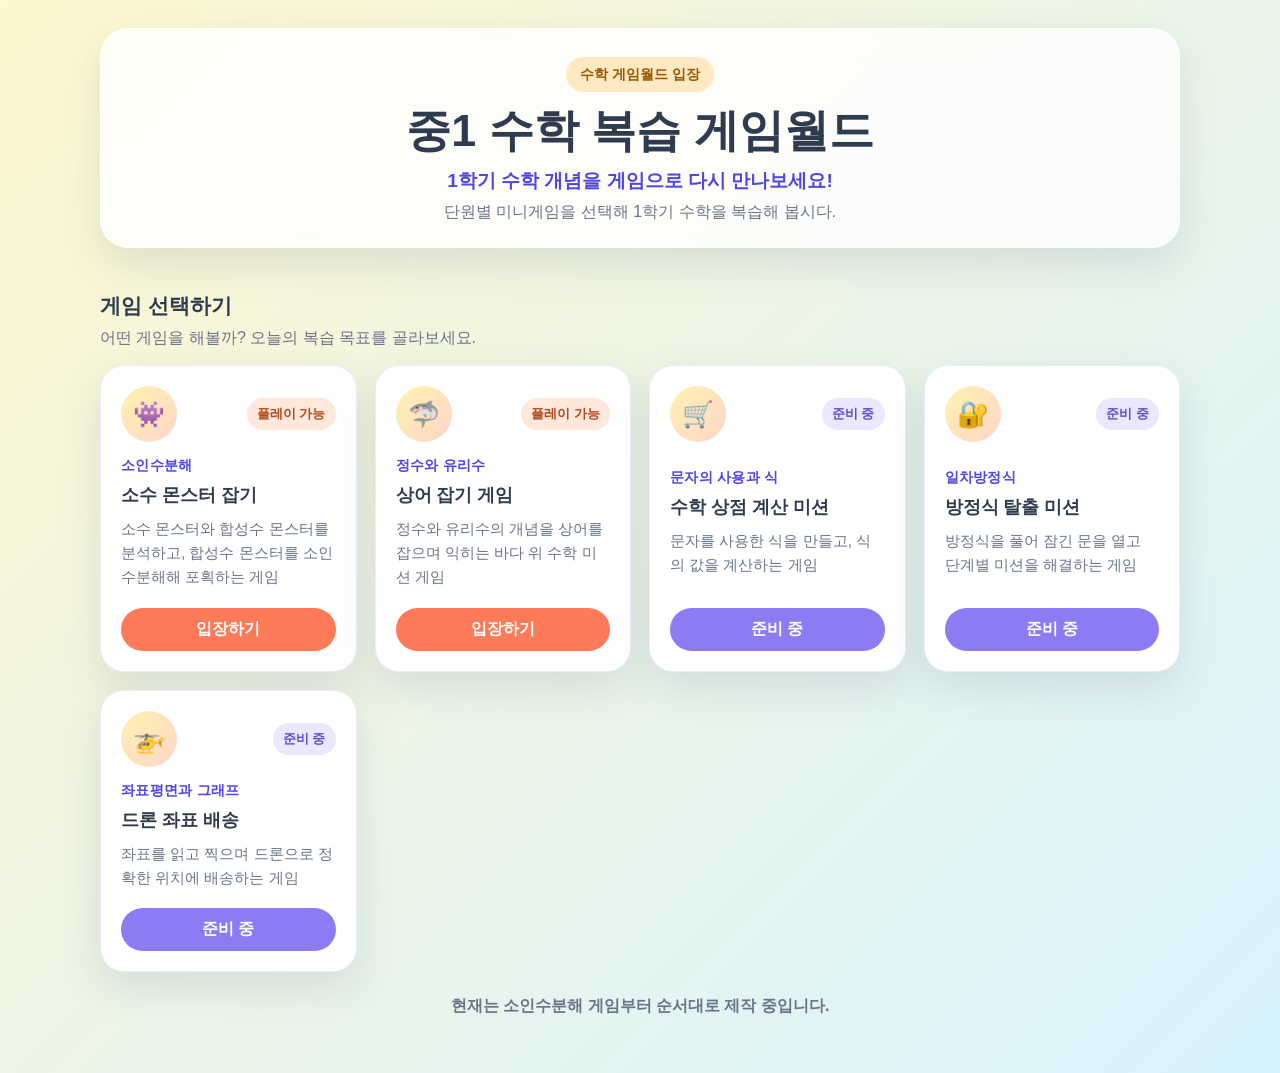
==== index.html @ bb8e22bd "first commit" ====
<!DOCTYPE html>
<html lang="ko">
  <head>
    <meta charset="UTF-8" />
    <meta name="viewport" content="width=device-width, initial-scale=1.0" />
    <title>중1 수학 복습 게임월드</title>
    <link rel="stylesheet" href="style.css" />
  </head>
  <body>
    <div class="app-shell">
      <header class="hero">
        <p class="hero-badge">수학 게임월드 입장</p>
        <h1>중1 수학 복습 게임월드</h1>
        <p class="hero-subtitle">1학기 수학 개념을 게임으로 다시 만나보세요!</p>
        <p class="hero-guide">
          단원별 미니게임을 선택해 1학기 수학을 복습해 봅시다.
        </p>
      </header>

      <main class="content">
        <section class="game-section" aria-labelledby="game-section-title">
          <div class="section-title">
            <h2 id="game-section-title">게임 선택하기</h2>
            <p>어떤 게임을 해볼까? 오늘의 복습 목표를 골라보세요.</p>
          </div>
          <div id="game-list" class="game-grid" aria-live="polite"></div>
        </section>
      </main>

      <footer class="footer-note">
        <p>현재는 소인수분해 게임부터 순서대로 제작 중입니다.</p>
      </footer>
    </div>

    <div id="info-modal" class="modal" aria-hidden="true">
      <div class="modal-card" role="dialog" aria-modal="true" aria-labelledby="modal-title">
        <h3 id="modal-title">알림</h3>
        <p id="modal-message"></p>
        <button id="close-modal" class="modal-button" type="button">닫기</button>
      </div>
    </div>

    <script src="script.js"></script>
  </body>
</html>
---- style.css ----
:root {
  --bg-start: #fff7cf;
  --bg-end: #d8f3ff;
  --card-bg: #ffffff;
  --text-main: #2f3c4f;
  --text-soft: #6b7488;
  --accent: #6c63ff;
  --accent-strong: #4f46e5;
  --playable: #ff7a59;
  --coming-soon: #8b7cf4;
  --shadow: 0 16px 40px rgba(68, 86, 122, 0.14);
}

* {
  box-sizing: border-box;
}

body {
  margin: 0;
  font-family: "Pretendard", "Noto Sans KR", "Malgun Gothic", sans-serif;
  color: var(--text-main);
  background: linear-gradient(135deg, var(--bg-start) 0%, var(--bg-end) 100%);
  min-height: 100vh;
}

button {
  font: inherit;
}

.app-shell {
  max-width: 1120px;
  margin: 0 auto;
  padding: 28px 20px 40px;
}

.hero {
  text-align: center;
  padding: 28px 20px 24px;
  background: rgba(255, 255, 255, 0.82);
  border: 1px solid rgba(255, 255, 255, 0.85);
  border-radius: 28px;
  box-shadow: var(--shadow);
  backdrop-filter: blur(12px);
}

.hero-badge {
  display: inline-block;
  margin: 0 0 12px;
  padding: 8px 14px;
  border-radius: 999px;
  background: #ffe9c2;
  color: #9a5a00;
  font-size: 0.9rem;
  font-weight: 700;
}

.hero h1 {
  margin: 0;
  font-size: clamp(1.8rem, 3.5vw, 2.8rem);
  line-height: 1.2;
}

.hero-subtitle {
  margin: 10px 0 8px;
  font-size: clamp(1rem, 2vw, 1.2rem);
  font-weight: 700;
  color: var(--accent-strong);
}

.hero-guide {
  margin: 0;
  font-size: 1rem;
  color: var(--text-soft);
}

.content {
  margin-top: 24px;
}

.game-section {
  padding: 20px 0 0;
}

.section-title {
  margin-bottom: 16px;
}

.section-title h2 {
  margin: 0 0 8px;
  font-size: 1.3rem;
}

.section-title p {
  margin: 0;
  color: var(--text-soft);
}

.game-grid {
  display: grid;
  grid-template-columns: repeat(auto-fit, minmax(240px, 1fr));
  gap: 18px;
}

.game-card {
  display: flex;
  flex-direction: column;
  justify-content: space-between;
  min-height: 100%;
  padding: 20px;
  border-radius: 24px;
  background: var(--card-bg);
  box-shadow: var(--shadow);
  border: 1px solid rgba(108, 99, 255, 0.12);
}

.card-top {
  display: flex;
  justify-content: space-between;
  align-items: center;
  margin-bottom: 14px;
}

.emoji-circle {
  display: grid;
  place-items: center;
  width: 56px;
  height: 56px;
  border-radius: 50%;
  font-size: 1.6rem;
  background: linear-gradient(135deg, #fff3b0 0%, #ffd4c9 100%);
}

.status-badge {
  padding: 7px 10px;
  border-radius: 999px;
  font-size: 0.82rem;
  font-weight: 700;
  white-space: nowrap;
}

.status-playable {
  background: #ffe7dc;
  color: #b24a1d;
}

.status-coming-soon {
  background: #ebe7ff;
  color: #5f4ecf;
}

.unit-name {
  margin: 0 0 8px;
  font-size: 0.9rem;
  font-weight: 700;
  color: var(--accent-strong);
  letter-spacing: 0.02em;
}

.game-card h3 {
  margin: 0 0 10px;
  font-size: 1.1rem;
}

.card-description {
  margin: 0;
  color: var(--text-soft);
  line-height: 1.6;
  font-size: 0.95rem;
}

.game-action {
  margin-top: 18px;
  border: none;
  border-radius: 999px;
  padding: 11px 14px;
  font-weight: 700;
  cursor: pointer;
  transition: transform 0.15s ease, box-shadow 0.15s ease;
}

.game-action:hover {
  transform: translateY(-2px);
  box-shadow: 0 10px 20px rgba(76, 91, 122, 0.16);
}

.game-action.playable {
  background: var(--playable);
  color: white;
}

.game-action.coming-soon {
  background: var(--coming-soon);
  color: white;
}

.footer-note {
  margin-top: 24px;
  text-align: center;
  color: var(--text-soft);
  font-weight: 600;
}

.modal {
  position: fixed;
  inset: 0;
  display: none;
  align-items: center;
  justify-content: center;
  padding: 20px;
  background: rgba(34, 40, 49, 0.45);
  z-index: 1000;
}

.modal.open {
  display: flex;
}

.modal-card {
  width: min(420px, 100%);
  padding: 24px;
  border-radius: 24px;
  background: white;
  box-shadow: 0 20px 50px rgba(34, 40, 49, 0.22);
  text-align: center;
}

.modal-card h3 {
  margin: 0 0 10px;
  font-size: 1.2rem;
}

.modal-card p {
  margin: 0 0 18px;
  color: var(--text-soft);
  line-height: 1.6;
}

.modal-button {
  border: none;
  border-radius: 999px;
  padding: 10px 18px;
  background: var(--accent);
  color: white;
  cursor: pointer;
  font-weight: 700;
}

@media (max-width: 640px) {
  .app-shell {
    padding-inline: 14px;
  }

  .hero {
    padding: 22px 14px 18px;
  }

  .game-card {
    padding: 16px;
  }
}
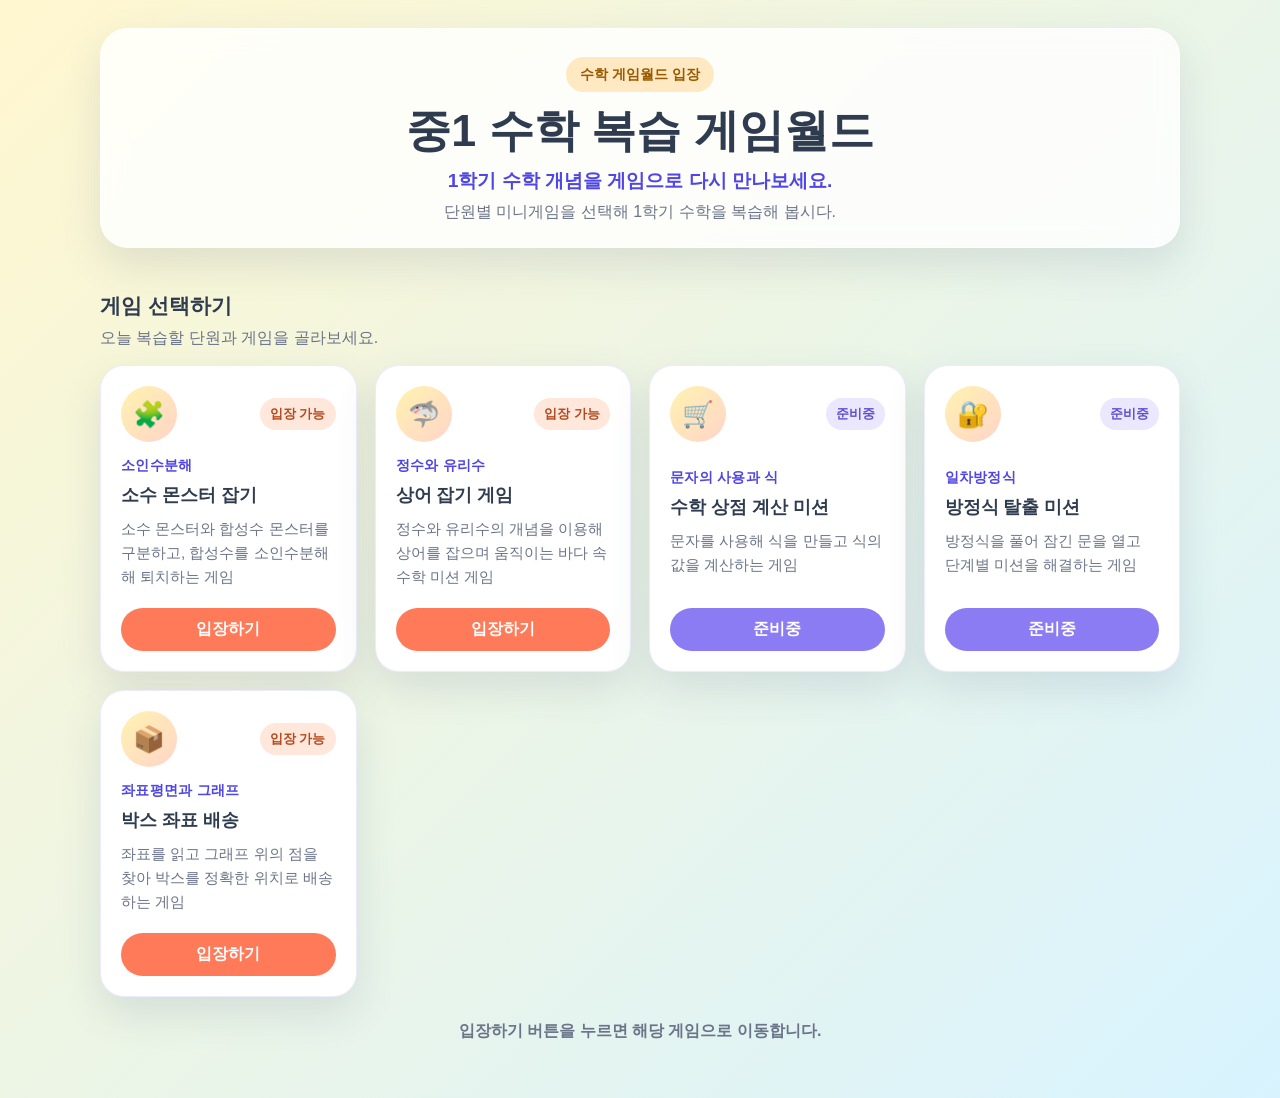
==== commit 9c9fac71: "보내기전" ====
--- a/index.html
+++ b/index.html
@@ -11,7 +11,7 @@
       <header class="hero">
         <p class="hero-badge">수학 게임월드 입장</p>
         <h1>중1 수학 복습 게임월드</h1>
-        <p class="hero-subtitle">1학기 수학 개념을 게임으로 다시 만나보세요!</p>
+        <p class="hero-subtitle">1학기 수학 개념을 게임으로 다시 만나보세요.</p>
         <p class="hero-guide">
           단원별 미니게임을 선택해 1학기 수학을 복습해 봅시다.
         </p>
@@ -21,14 +21,14 @@
         <section class="game-section" aria-labelledby="game-section-title">
           <div class="section-title">
             <h2 id="game-section-title">게임 선택하기</h2>
-            <p>어떤 게임을 해볼까? 오늘의 복습 목표를 골라보세요.</p>
+            <p>오늘 복습할 단원과 게임을 골라보세요.</p>
           </div>
           <div id="game-list" class="game-grid" aria-live="polite"></div>
         </section>
       </main>
 
       <footer class="footer-note">
-        <p>현재는 소인수분해 게임부터 순서대로 제작 중입니다.</p>
+        <p>입장하기 버튼을 누르면 해당 게임으로 이동합니다.</p>
       </footer>
     </div>
 
